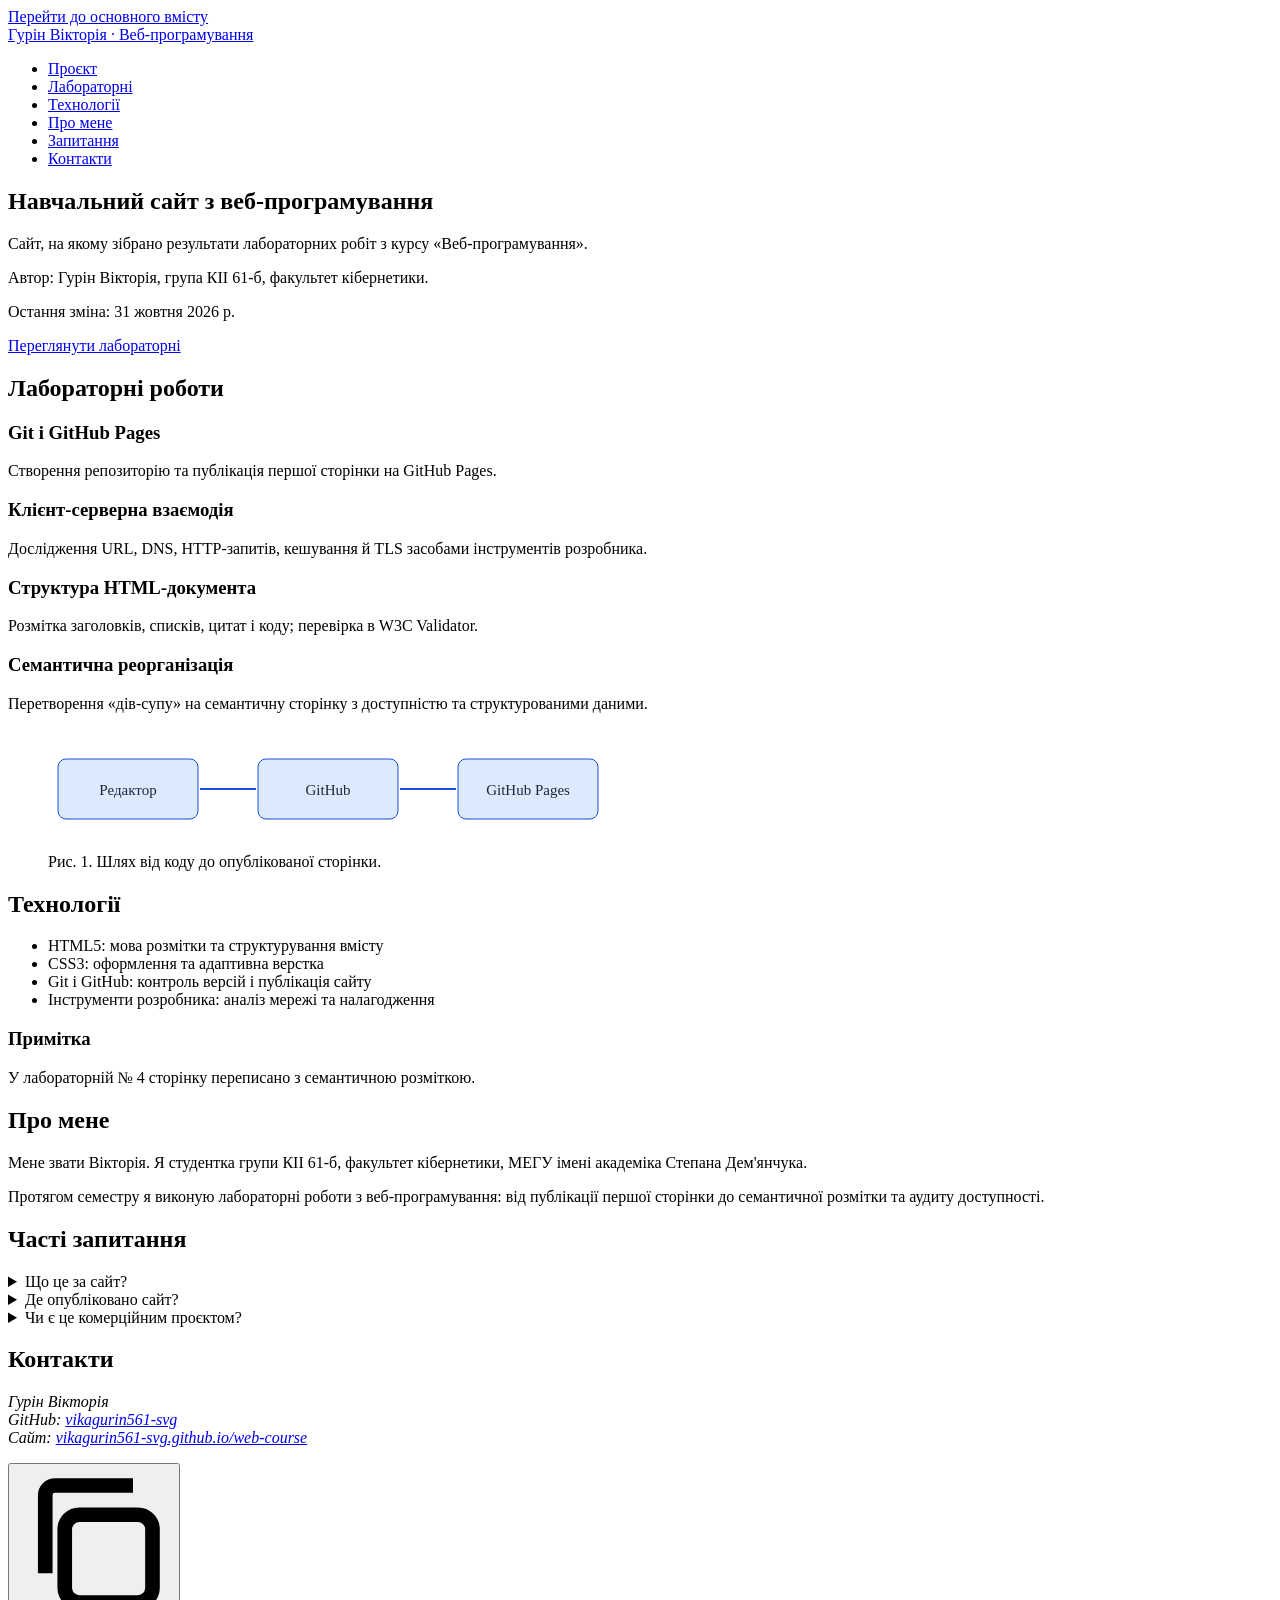
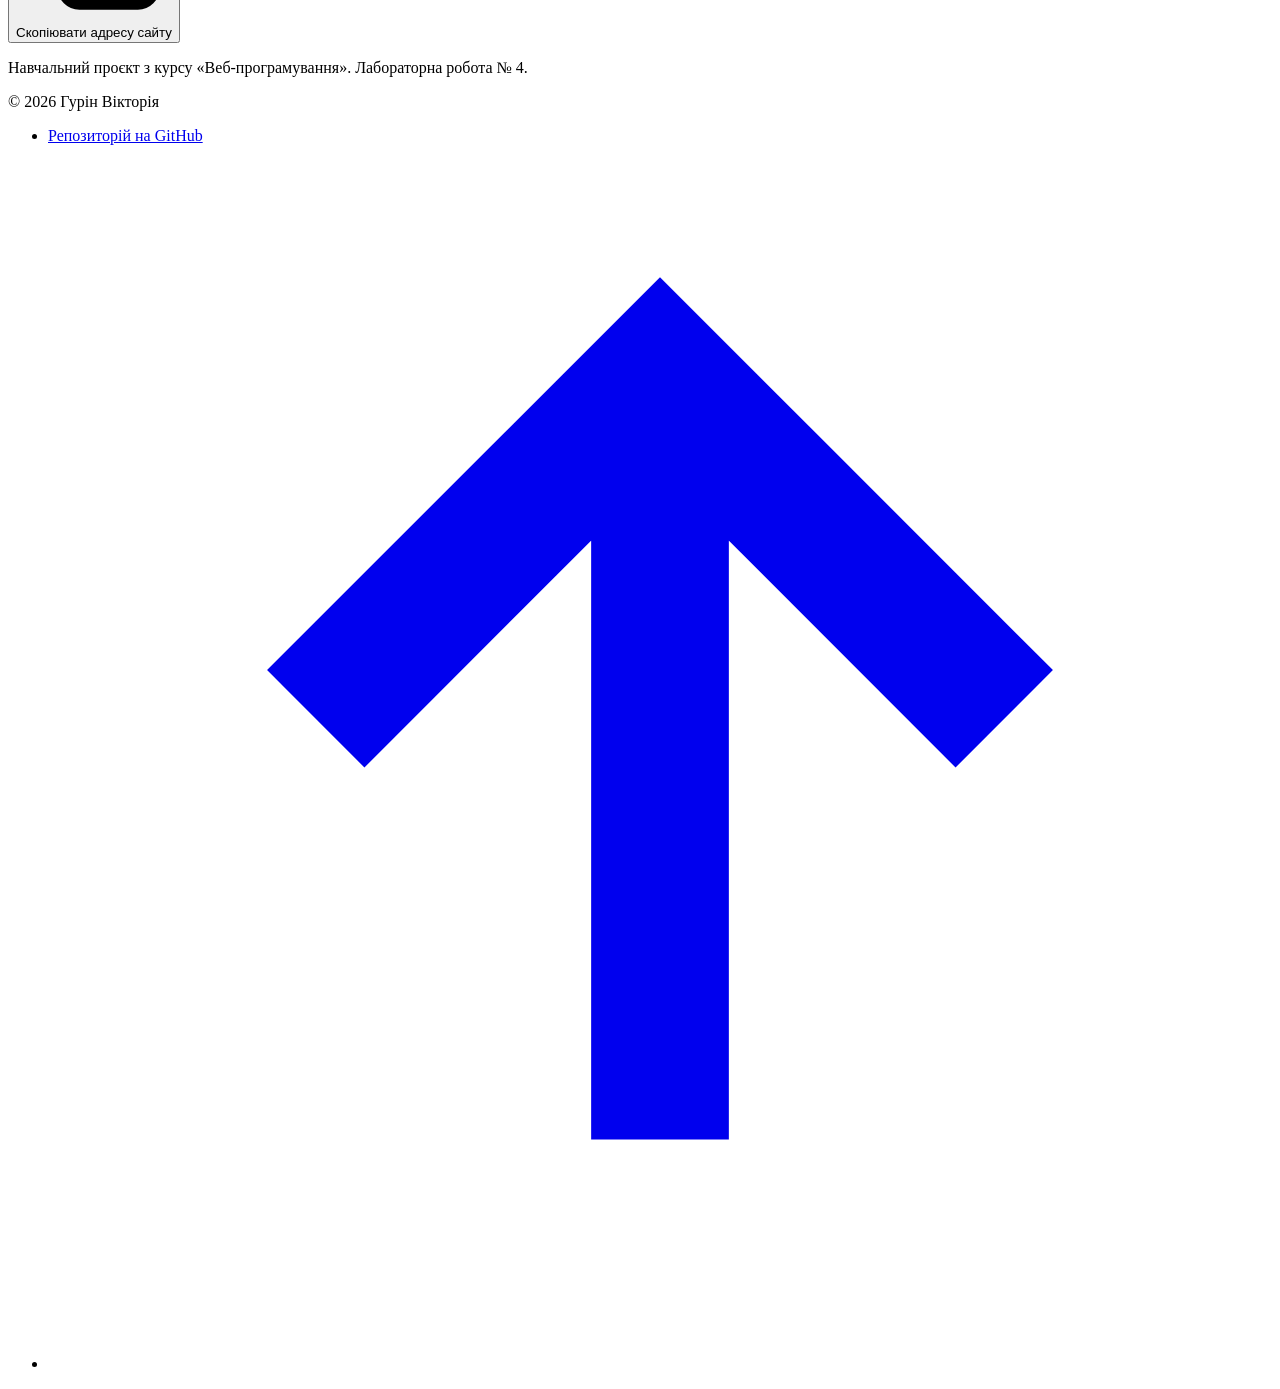
==== lab4/div-soup.html @ 747c74db "Create initial HTML structure for web course site This HTML file serves as a training website for a " ====
<!DOCTYPE html>
<html lang="uk">
<head>
  <meta charset="utf-8">
  <meta name="viewport" content="width=device-width, initial-scale=1">
  <meta name="description" content="Навчальний сайт з курсу «Веб-програмування»: результати лабораторних робіт, технології, контакти та відповіді на часті запитання.">
  <title>[без стилів] Навчальний сайт з веб-програмування — Гурін Вікторія</title>
  <script type="application/ld+json">
  {
    "@context": "https://schema.org",
    "@graph": [
      {
        "@type": "Course",
        "name": "Веб-програмування",
        "description": "Базовий курс клієнтської веб-розробки: HTML, CSS, Git і GitHub Pages, інструменти розробника, семантична розмітка та доступність.",
        "inLanguage": "uk",
        "provider": {
          "@type": "CollegeOrUniversity",
          "name": "МЕГУ імені академіка Степана Дем'янчука",
          "url": "https://www.megu.edu.ua/uk"
        }
      },
      {
        "@type": "FAQPage",
        "mainEntity": [
          {
            "@type": "Question",
            "name": "Що це за сайт?",
            "acceptedAnswer": {
              "@type": "Answer",
              "text": "Навчальний сайт з курсу «Веб-програмування», на якому зібрано результати лабораторних робіт."
            }
          },
          {
            "@type": "Question",
            "name": "Де опубліковано сайт?",
            "acceptedAnswer": {
              "@type": "Answer",
              "text": "Сайт розміщено на GitHub Pages за адресою vikagurin561-svg.github.io/web-course."
            }
          },
          {
            "@type": "Question",
            "name": "Чи є це комерційним проєктом?",
            "acceptedAnswer": {
              "@type": "Answer",
              "text": "Ні, це навчальний проєкт, і він не має комерційного призначення."
            }
          }
        ]
      }
    ]
  }
  </script>
</head>
<body>
  <a class="visually-hidden focusable" href="#main">Перейти до основного вмісту</a>

  <header>
    <div class="wrap">
      <a class="logo" href="#top">Гурін Вікторія · Веб-програмування</a>
      <nav aria-label="Основна навігація">
        <ul>
          <li><a href="#project" aria-current="page">Проєкт</a></li>
          <li><a href="#labs">Лабораторні</a></li>
          <li><a href="#tech">Технології</a></li>
          <li><a href="#about">Про мене</a></li>
          <li><a href="#faq">Запитання</a></li>
          <li><a href="#contacts">Контакти</a></li>
        </ul>
      </nav>
    </div>
  </header>

  <main id="main">
    <div class="wrap" id="top">
      <section id="project" aria-labelledby="project-title">
        <h1 id="project-title">Навчальний сайт з веб-програмування</h1>
        <p class="lead">Сайт, на якому зібрано результати лабораторних робіт з курсу «Веб-програмування».</p>
        <p>Автор: Гурін Вікторія, група КІІ 61-б, факультет кібернетики.</p>
        <p>Остання зміна: <time datetime="2026-10-31">31 жовтня 2026 р.</time></p>
        <p><a class="btn" href="#labs">Переглянути лабораторні</a></p>
      </section>

      <section id="labs" aria-labelledby="labs-title">
        <h2 id="labs-title">Лабораторні роботи</h2>
        <div class="grid">
          <article aria-labelledby="lab1">
            <h3 id="lab1">Git і GitHub Pages</h3>
            <p>Створення репозиторію та публікація першої сторінки на GitHub Pages.</p>
          </article>
          <article aria-labelledby="lab2">
            <h3 id="lab2">Клієнт-серверна взаємодія</h3>
            <p>Дослідження URL, DNS, HTTP-запитів, кешування й TLS засобами інструментів розробника.</p>
          </article>
          <article aria-labelledby="lab3">
            <h3 id="lab3">Структура HTML-документа</h3>
            <p>Розмітка заголовків, списків, цитат і коду; перевірка в W3C Validator.</p>
          </article>
          <article aria-labelledby="lab4">
            <h3 id="lab4">Семантична реорганізація</h3>
            <p>Перетворення «дів-супу» на семантичну сторінку з доступністю та структурованими даними.</p>
          </article>
        </div>
        <figure>
          <svg role="img" aria-labelledby="fig-t fig-d" width="560" height="120" viewBox="0 0 560 120" xmlns="http://www.w3.org/2000/svg">
            <title id="fig-t">Шлях від коду до опублікованої сторінки</title>
            <desc id="fig-d">Код із редактора потрапляє до репозиторію GitHub, а звідти публікується на GitHub Pages.</desc>
            <rect x="10" y="30" width="140" height="60" rx="8" fill="#dbeafe" stroke="#1d4ed8"/>
            <text x="80" y="66" text-anchor="middle" font-size="15" fill="#1f2933">Редактор</text>
            <rect x="210" y="30" width="140" height="60" rx="8" fill="#dbeafe" stroke="#1d4ed8"/>
            <text x="280" y="66" text-anchor="middle" font-size="15" fill="#1f2933">GitHub</text>
            <rect x="410" y="30" width="140" height="60" rx="8" fill="#dbeafe" stroke="#1d4ed8"/>
            <text x="480" y="66" text-anchor="middle" font-size="15" fill="#1f2933">GitHub Pages</text>
            <path d="M152 60 H208 M352 60 H408" stroke="#1d4ed8" stroke-width="2"/>
          </svg>
          <figcaption>Рис. 1. Шлях від коду до опублікованої сторінки.</figcaption>
        </figure>
      </section>

      <section id="tech" aria-labelledby="tech-title">
        <h2 id="tech-title">Технології</h2>
        <ul class="tech">
          <li>HTML5: мова розмітки та структурування вмісту</li>
          <li>CSS3: оформлення та адаптивна верстка</li>
          <li>Git і GitHub: контроль версій і публікація сайту</li>
          <li>Інструменти розробника: аналіз мережі та налагодження</li>
        </ul>
        <aside aria-labelledby="note-title">
          <h3 id="note-title">Примітка</h3>
          <p>У лабораторній № 4 сторінку переписано з семантичною розміткою.</p>
        </aside>
      </section>

      <section id="about" aria-labelledby="about-title">
        <h2 id="about-title">Про мене</h2>
        <p>Мене звати Вікторія. Я студентка групи КІІ 61-б, факультет кібернетики, МЕГУ імені академіка Степана Дем'янчука.</p>
        <p>Протягом семестру я виконую лабораторні роботи з веб-програмування: від публікації першої сторінки до семантичної розмітки та аудиту доступності.</p>
      </section>

      <section id="faq" aria-labelledby="faq-title">
        <h2 id="faq-title">Часті запитання</h2>
        <details>
          <summary>Що це за сайт?</summary>
          <p>Навчальний сайт з курсу «Веб-програмування», на якому зібрано результати лабораторних робіт.</p>
        </details>
        <details>
          <summary>Де опубліковано сайт?</summary>
          <p>Сайт розміщено на GitHub Pages за адресою vikagurin561-svg.github.io/web-course.</p>
        </details>
        <details>
          <summary>Чи є це комерційним проєктом?</summary>
          <p>Ні, це навчальний проєкт, і він не має комерційного призначення.</p>
        </details>
      </section>

      <section id="contacts" aria-labelledby="contacts-title">
        <h2 id="contacts-title">Контакти</h2>
        <address>
          Гурін Вікторія<br>
          GitHub: <a href="https://github.com/vikagurin561-svg">vikagurin561-svg</a><br>
          Сайт: <a href="https://vikagurin561-svg.github.io/web-course/">vikagurin561-svg.github.io/web-course</a>
        </address>
        <p>
          <button type="button" class="btn alt" id="copy-btn" aria-describedby="copy-status">
            <svg class="icon" aria-hidden="true" viewBox="0 0 16 16"><rect x="5" y="5" width="9" height="9" rx="1.5" fill="none" stroke="currentColor" stroke-width="1.5"/><path d="M3 11V3a1 1 0 0 1 1-1h8" fill="none" stroke="currentColor" stroke-width="1.5"/></svg>Скопіювати адресу сайту
          </button>
          <span id="copy-status" class="visually-hidden" role="status"></span>
        </p>
      </section>
    </div>
  </main>

  <footer>
    <div class="wrap">
      <p>Навчальний проєкт з курсу «Веб-програмування». Лабораторна робота № 4.</p>
      <p>© 2026 Гурін Вікторія</p>
      <nav aria-label="Службові посилання">
        <ul>
          <li><a href="https://github.com/vikagurin561-svg/web-course">Репозиторій на GitHub</a></li>
          <li>
            <a class="icon-btn" href="#top" aria-label="На початок сторінки">
              <svg class="icon" aria-hidden="true" viewBox="0 0 16 16"><path d="M8 13V3M3.5 7.5 8 3l4.5 4.5" fill="none" stroke="currentColor" stroke-width="1.8"/></svg>
            </a>
          </li>
        </ul>
      </nav>
    </div>
  </footer>

  <script>
    (function () {
      var btn = document.getElementById('copy-btn');
      var status = document.getElementById('copy-status');
      btn.addEventListener('click', function () {
        var url = 'https://vikagurin561-svg.github.io/web-course/';
        var done = function (msg) { status.textContent = msg; };
        if (navigator.clipboard && navigator.clipboard.writeText) {
          navigator.clipboard.writeText(url).then(function () { done('Адресу сайту скопійовано'); }, function () { done('Не вдалося скопіювати'); });
        } else { done('Копіювання недоступне'); }
      });
    })();
  </script>
</body>
</html>
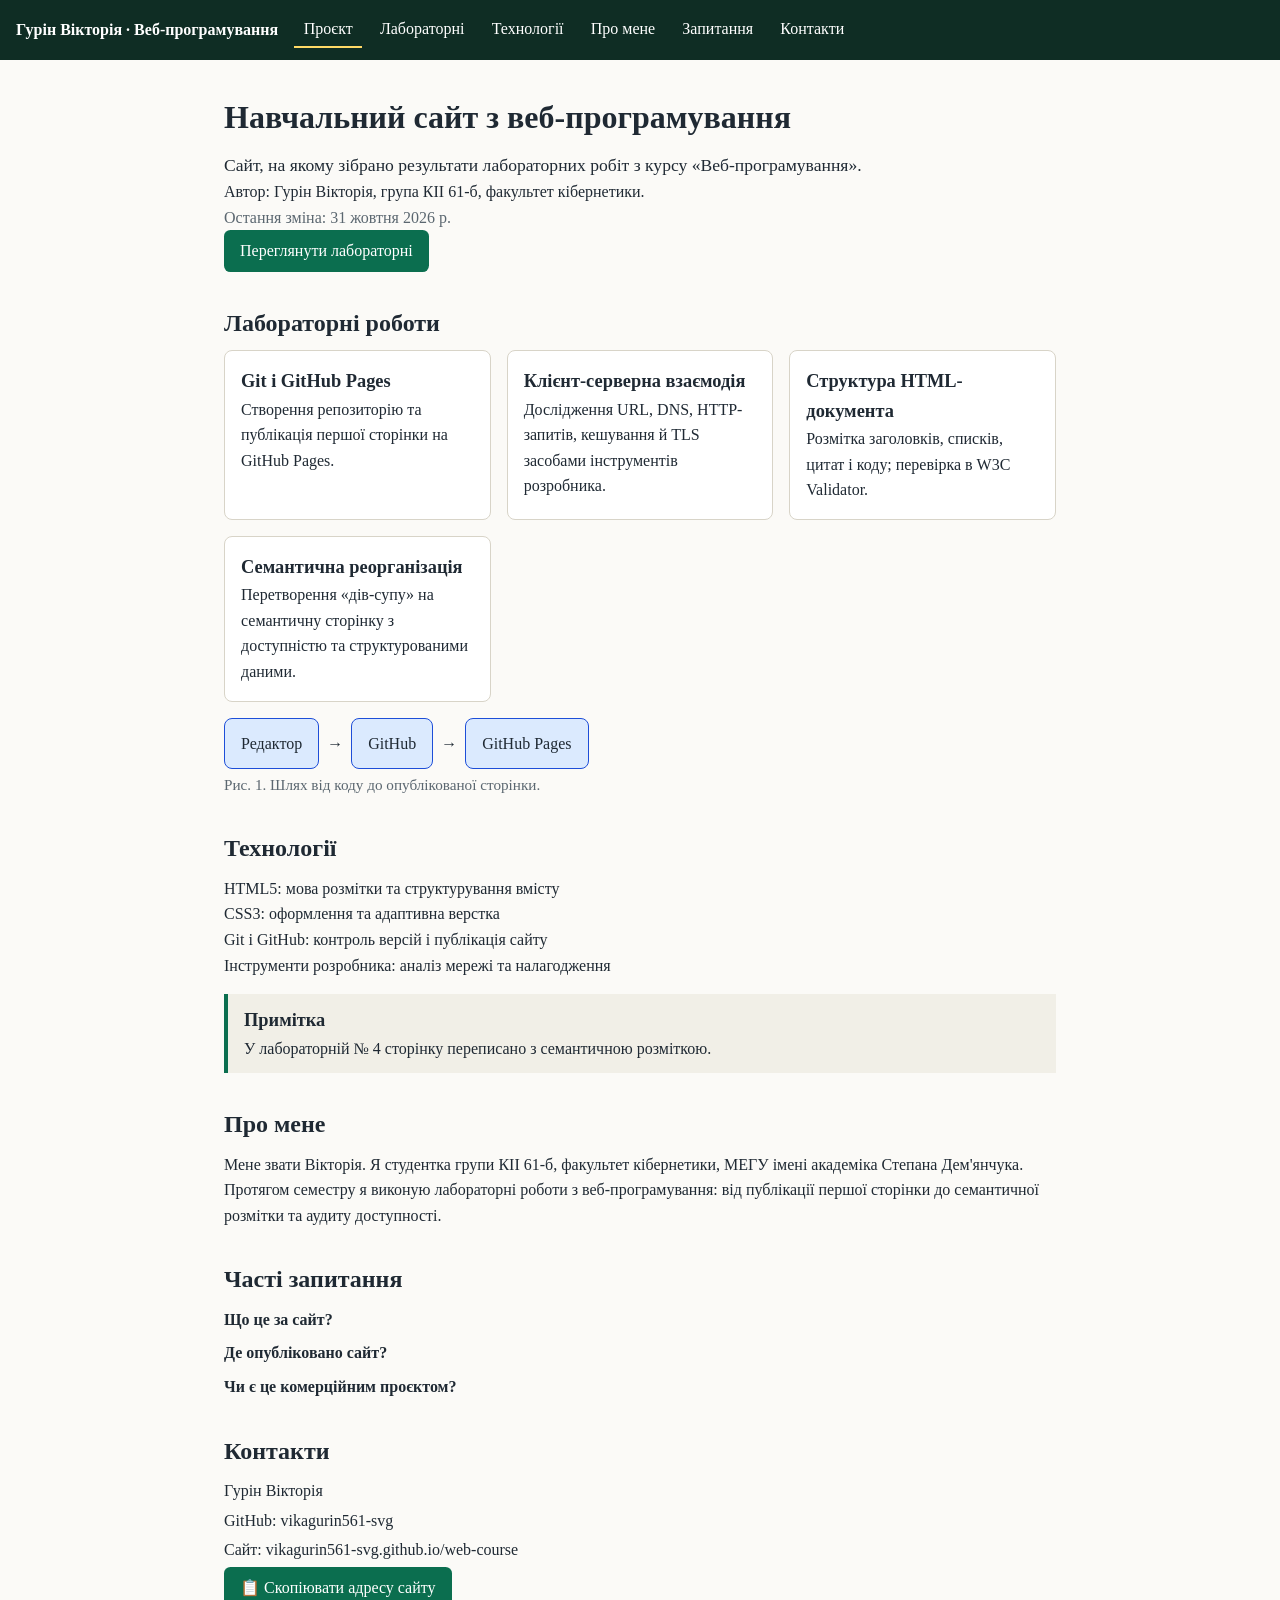
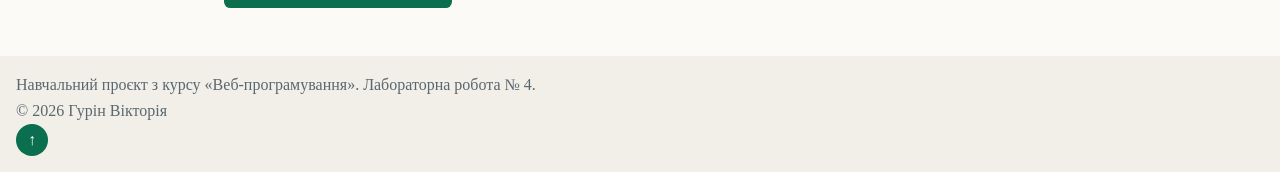
==== commit b85a499c: "Create div-soup.html" ====
--- a/lab4/div-soup.html
+++ b/lab4/div-soup.html
@@ -1,205 +1,133 @@
 <!DOCTYPE html>
 <html lang="uk">
 <head>
-  <meta charset="utf-8">
-  <meta name="viewport" content="width=device-width, initial-scale=1">
-  <meta name="description" content="Навчальний сайт з курсу «Веб-програмування»: результати лабораторних робіт, технології, контакти та відповіді на часті запитання.">
-  <title>[без стилів] Навчальний сайт з веб-програмування — Гурін Вікторія</title>
-  <script type="application/ld+json">
-  {
-    "@context": "https://schema.org",
-    "@graph": [
-      {
-        "@type": "Course",
-        "name": "Веб-програмування",
-        "description": "Базовий курс клієнтської веб-розробки: HTML, CSS, Git і GitHub Pages, інструменти розробника, семантична розмітка та доступність.",
-        "inLanguage": "uk",
-        "provider": {
-          "@type": "CollegeOrUniversity",
-          "name": "МЕГУ імені академіка Степана Дем'янчука",
-          "url": "https://www.megu.edu.ua/uk"
-        }
-      },
-      {
-        "@type": "FAQPage",
-        "mainEntity": [
-          {
-            "@type": "Question",
-            "name": "Що це за сайт?",
-            "acceptedAnswer": {
-              "@type": "Answer",
-              "text": "Навчальний сайт з курсу «Веб-програмування», на якому зібрано результати лабораторних робіт."
-            }
-          },
-          {
-            "@type": "Question",
-            "name": "Де опубліковано сайт?",
-            "acceptedAnswer": {
-              "@type": "Answer",
-              "text": "Сайт розміщено на GitHub Pages за адресою vikagurin561-svg.github.io/web-course."
-            }
-          },
-          {
-            "@type": "Question",
-            "name": "Чи є це комерційним проєктом?",
-            "acceptedAnswer": {
-              "@type": "Answer",
-              "text": "Ні, це навчальний проєкт, і він не має комерційного призначення."
-            }
-          }
-        ]
-      }
-    ]
-  }
-  </script>
+<meta charset="utf-8">
+<meta name="viewport" content="width=device-width, initial-scale=1">
+<title>Навчальний сайт з веб-програмування (вихідна версія)</title>
+<style>
+body { margin: 0; font-family: Georgia, "Times New Roman", serif; color: #1f2933; background: #fbfaf7; line-height: 1.6; }
+.top { display: flex; flex-wrap: wrap; gap: 1rem; align-items: center; padding: .75rem 1rem; background: #0f2d24; color: #fff; }
+.logo { font-weight: 700; }
+.menu { display: flex; flex-wrap: wrap; gap: .5rem; }
+.menu-item { padding: .25rem .6rem; cursor: pointer; }
+.menu-item.active { border-bottom: 2px solid #ffd966; }
+.content { max-width: 52rem; margin: 0 auto; padding: 1rem; }
+.big-title { font-size: 2rem; font-weight: 700; margin: 1rem 0 .5rem; }
+.lead { font-size: 1.1rem; }
+.meta { color: #5b6770; }
+.section-title { font-size: 1.5rem; font-weight: 700; margin: 2rem 0 .5rem; }
+.grid { display: grid; grid-template-columns: repeat(auto-fit, minmax(14rem, 1fr)); gap: 1rem; }
+.post { padding: 1rem; background: #fff; border: 1px solid #d8d4c8; border-radius: .5rem; }
+.post-title { font-size: 1.15rem; font-weight: 700; }
+.btn { display: inline-block; padding: .5rem 1rem; color: #fff; background: #0b6e4f; border-radius: .4rem; cursor: pointer; }
+.diagram { display: flex; flex-wrap: wrap; gap: .5rem; align-items: center; margin: 1rem 0 .25rem; }
+.box { padding: .75rem 1rem; background: #dbeafe; border: 1px solid #1d4ed8; border-radius: .5rem; }
+.caption { color: #5b6770; font-size: .95rem; }
+.note { margin-top: 1rem; padding: .75rem 1rem; background: #f1efe7; border-left: 4px solid #0b6e4f; }
+.faq-q { margin-top: .5rem; font-weight: 700; cursor: pointer; }
+.faq-a { display: none; margin-left: 1rem; }
+.faq-a.open { display: block; }
+.contact { margin: .25rem 0; }
+.footer { padding: 1rem; margin-top: 2rem; background: #f1efe7; color: #5b6770; }
+.up { display: inline-block; width: 2rem; height: 2rem; line-height: 2rem; text-align: center; background: #0b6e4f; color: #fff; border-radius: 50%; cursor: pointer; }
+</style>
 </head>
 <body>
-  <a class="visually-hidden focusable" href="#main">Перейти до основного вмісту</a>
+<div class="top" id="top">
+  <div class="logo">Гурін Вікторія · Веб-програмування</div>
+  <div class="menu">
+    <div class="menu-item active" onclick="location='#project'">Проєкт</div>
+    <div class="menu-item" onclick="location='#labs'">Лабораторні</div>
+    <div class="menu-item" onclick="location='#tech'">Технології</div>
+    <div class="menu-item" onclick="location='#about'">Про мене</div>
+    <div class="menu-item" onclick="location='#faq'">Запитання</div>
+    <div class="menu-item" onclick="location='#contacts'">Контакти</div>
+  </div>
+</div>
 
-  <header>
-    <div class="wrap">
-      <a class="logo" href="#top">Гурін Вікторія · Веб-програмування</a>
-      <nav aria-label="Основна навігація">
-        <ul>
-          <li><a href="#project" aria-current="page">Проєкт</a></li>
-          <li><a href="#labs">Лабораторні</a></li>
-          <li><a href="#tech">Технології</a></li>
-          <li><a href="#about">Про мене</a></li>
-          <li><a href="#faq">Запитання</a></li>
-          <li><a href="#contacts">Контакти</a></li>
-        </ul>
-      </nav>
+<div class="content">
+  <div id="project">
+    <div class="big-title">Навчальний сайт з веб-програмування</div>
+    <div class="lead">Сайт, на якому зібрано результати лабораторних робіт з курсу «Веб-програмування».</div>
+    <div>Автор: Гурін Вікторія, група КІІ 61-б, факультет кібернетики.</div>
+    <div class="meta">Остання зміна: <span>31 жовтня 2026 р.</span></div>
+    <div class="btn" onclick="location='#labs'">Переглянути лабораторні</div>
+  </div>
+
+  <div id="labs">
+    <div class="section-title">Лабораторні роботи</div>
+    <div class="grid">
+      <div class="post">
+        <div class="post-title">Git і GitHub Pages</div>
+        <div class="post-text">Створення репозиторію та публікація першої сторінки на GitHub Pages.</div>
+      </div>
+      <div class="post">
+        <div class="post-title">Клієнт-серверна взаємодія</div>
+        <div class="post-text">Дослідження URL, DNS, HTTP-запитів, кешування й TLS засобами інструментів розробника.</div>
+      </div>
+      <div class="post">
+        <div class="post-title">Структура HTML-документа</div>
+        <div class="post-text">Розмітка заголовків, списків, цитат і коду; перевірка в W3C Validator.</div>
+      </div>
+      <div class="post">
+        <div class="post-title">Семантична реорганізація</div>
+        <div class="post-text">Перетворення «дів-супу» на семантичну сторінку з доступністю та структурованими даними.</div>
+      </div>
     </div>
-  </header>
+    <div class="diagram">
+      <span class="box">Редактор</span><span>→</span><span class="box">GitHub</span><span>→</span><span class="box">GitHub Pages</span>
+    </div>
+    <div class="caption">Рис. 1. Шлях від коду до опублікованої сторінки.</div>
+  </div>
 
-  <main id="main">
-    <div class="wrap" id="top">
-      <section id="project" aria-labelledby="project-title">
-        <h1 id="project-title">Навчальний сайт з веб-програмування</h1>
-        <p class="lead">Сайт, на якому зібрано результати лабораторних робіт з курсу «Веб-програмування».</p>
-        <p>Автор: Гурін Вікторія, група КІІ 61-б, факультет кібернетики.</p>
-        <p>Остання зміна: <time datetime="2026-10-31">31 жовтня 2026 р.</time></p>
-        <p><a class="btn" href="#labs">Переглянути лабораторні</a></p>
-      </section>
+  <div id="tech">
+    <div class="section-title">Технології</div>
+    <div>HTML5: мова розмітки та структурування вмісту</div>
+    <div>CSS3: оформлення та адаптивна верстка</div>
+    <div>Git і GitHub: контроль версій і публікація сайту</div>
+    <div>Інструменти розробника: аналіз мережі та налагодження</div>
+    <div class="note">
+      <div class="post-title">Примітка</div>
+      <div>У лабораторній № 4 сторінку переписано з семантичною розміткою.</div>
+    </div>
+  </div>
 
-      <section id="labs" aria-labelledby="labs-title">
-        <h2 id="labs-title">Лабораторні роботи</h2>
-        <div class="grid">
-          <article aria-labelledby="lab1">
-            <h3 id="lab1">Git і GitHub Pages</h3>
-            <p>Створення репозиторію та публікація першої сторінки на GitHub Pages.</p>
-          </article>
-          <article aria-labelledby="lab2">
-            <h3 id="lab2">Клієнт-серверна взаємодія</h3>
-            <p>Дослідження URL, DNS, HTTP-запитів, кешування й TLS засобами інструментів розробника.</p>
-          </article>
-          <article aria-labelledby="lab3">
-            <h3 id="lab3">Структура HTML-документа</h3>
-            <p>Розмітка заголовків, списків, цитат і коду; перевірка в W3C Validator.</p>
-          </article>
-          <article aria-labelledby="lab4">
-            <h3 id="lab4">Семантична реорганізація</h3>
-            <p>Перетворення «дів-супу» на семантичну сторінку з доступністю та структурованими даними.</p>
-          </article>
-        </div>
-        <figure>
-          <svg role="img" aria-labelledby="fig-t fig-d" width="560" height="120" viewBox="0 0 560 120" xmlns="http://www.w3.org/2000/svg">
-            <title id="fig-t">Шлях від коду до опублікованої сторінки</title>
-            <desc id="fig-d">Код із редактора потрапляє до репозиторію GitHub, а звідти публікується на GitHub Pages.</desc>
-            <rect x="10" y="30" width="140" height="60" rx="8" fill="#dbeafe" stroke="#1d4ed8"/>
-            <text x="80" y="66" text-anchor="middle" font-size="15" fill="#1f2933">Редактор</text>
-            <rect x="210" y="30" width="140" height="60" rx="8" fill="#dbeafe" stroke="#1d4ed8"/>
-            <text x="280" y="66" text-anchor="middle" font-size="15" fill="#1f2933">GitHub</text>
-            <rect x="410" y="30" width="140" height="60" rx="8" fill="#dbeafe" stroke="#1d4ed8"/>
-            <text x="480" y="66" text-anchor="middle" font-size="15" fill="#1f2933">GitHub Pages</text>
-            <path d="M152 60 H208 M352 60 H408" stroke="#1d4ed8" stroke-width="2"/>
-          </svg>
-          <figcaption>Рис. 1. Шлях від коду до опублікованої сторінки.</figcaption>
-        </figure>
-      </section>
+  <div id="about">
+    <div class="section-title">Про мене</div>
+    <div>Мене звати Вікторія. Я студентка групи КІІ 61-б, факультет кібернетики, МЕГУ імені академіка Степана Дем'янчука.</div>
+    <div>Протягом семестру я виконую лабораторні роботи з веб-програмування: від публікації першої сторінки до семантичної розмітки та аудиту доступності.</div>
+  </div>
 
-      <section id="tech" aria-labelledby="tech-title">
-        <h2 id="tech-title">Технології</h2>
-        <ul class="tech">
-          <li>HTML5: мова розмітки та структурування вмісту</li>
-          <li>CSS3: оформлення та адаптивна верстка</li>
-          <li>Git і GitHub: контроль версій і публікація сайту</li>
-          <li>Інструменти розробника: аналіз мережі та налагодження</li>
-        </ul>
-        <aside aria-labelledby="note-title">
-          <h3 id="note-title">Примітка</h3>
-          <p>У лабораторній № 4 сторінку переписано з семантичною розміткою.</p>
-        </aside>
-      </section>
+  <div id="faq">
+    <div class="section-title">Часті запитання</div>
+    <div class="faq-q" onclick="toggle(this)">Що це за сайт?</div>
+    <div class="faq-a">Навчальний сайт з курсу «Веб-програмування», на якому зібрано результати лабораторних робіт.</div>
+    <div class="faq-q" onclick="toggle(this)">Де опубліковано сайт?</div>
+    <div class="faq-a">Сайт розміщено на GitHub Pages за адресою vikagurin561-svg.github.io/web-course.</div>
+    <div class="faq-q" onclick="toggle(this)">Чи є це комерційним проєктом?</div>
+    <div class="faq-a">Ні, це навчальний проєкт, і він не має комерційного призначення.</div>
+  </div>
 
-      <section id="about" aria-labelledby="about-title">
-        <h2 id="about-title">Про мене</h2>
-        <p>Мене звати Вікторія. Я студентка групи КІІ 61-б, факультет кібернетики, МЕГУ імені академіка Степана Дем'янчука.</p>
-        <p>Протягом семестру я виконую лабораторні роботи з веб-програмування: від публікації першої сторінки до семантичної розмітки та аудиту доступності.</p>
-      </section>
+  <div id="contacts">
+    <div class="section-title">Контакти</div>
+    <div class="contact">Гурін Вікторія</div>
+    <div class="contact">GitHub: vikagurin561-svg</div>
+    <div class="contact">Сайт: vikagurin561-svg.github.io/web-course</div>
+    <div class="btn" onclick="copyUrl()"><span>📋</span> Скопіювати адресу сайту</div>
+  </div>
+</div>
 
-      <section id="faq" aria-labelledby="faq-title">
-        <h2 id="faq-title">Часті запитання</h2>
-        <details>
-          <summary>Що це за сайт?</summary>
-          <p>Навчальний сайт з курсу «Веб-програмування», на якому зібрано результати лабораторних робіт.</p>
-        </details>
-        <details>
-          <summary>Де опубліковано сайт?</summary>
-          <p>Сайт розміщено на GitHub Pages за адресою vikagurin561-svg.github.io/web-course.</p>
-        </details>
-        <details>
-          <summary>Чи є це комерційним проєктом?</summary>
-          <p>Ні, це навчальний проєкт, і він не має комерційного призначення.</p>
-        </details>
-      </section>
+<div class="footer">
+  <div>Навчальний проєкт з курсу «Веб-програмування». Лабораторна робота № 4.</div>
+  <div>© 2026 Гурін Вікторія</div>
+  <div class="up" onclick="window.scrollTo(0, 0)">↑</div>
+</div>
 
-      <section id="contacts" aria-labelledby="contacts-title">
-        <h2 id="contacts-title">Контакти</h2>
-        <address>
-          Гурін Вікторія<br>
-          GitHub: <a href="https://github.com/vikagurin561-svg">vikagurin561-svg</a><br>
-          Сайт: <a href="https://vikagurin561-svg.github.io/web-course/">vikagurin561-svg.github.io/web-course</a>
-        </address>
-        <p>
-          <button type="button" class="btn alt" id="copy-btn" aria-describedby="copy-status">
-            <svg class="icon" aria-hidden="true" viewBox="0 0 16 16"><rect x="5" y="5" width="9" height="9" rx="1.5" fill="none" stroke="currentColor" stroke-width="1.5"/><path d="M3 11V3a1 1 0 0 1 1-1h8" fill="none" stroke="currentColor" stroke-width="1.5"/></svg>Скопіювати адресу сайту
-          </button>
-          <span id="copy-status" class="visually-hidden" role="status"></span>
-        </p>
-      </section>
-    </div>
-  </main>
-
-  <footer>
-    <div class="wrap">
-      <p>Навчальний проєкт з курсу «Веб-програмування». Лабораторна робота № 4.</p>
-      <p>© 2026 Гурін Вікторія</p>
-      <nav aria-label="Службові посилання">
-        <ul>
-          <li><a href="https://github.com/vikagurin561-svg/web-course">Репозиторій на GitHub</a></li>
-          <li>
-            <a class="icon-btn" href="#top" aria-label="На початок сторінки">
-              <svg class="icon" aria-hidden="true" viewBox="0 0 16 16"><path d="M8 13V3M3.5 7.5 8 3l4.5 4.5" fill="none" stroke="currentColor" stroke-width="1.8"/></svg>
-            </a>
-          </li>
-        </ul>
-      </nav>
-    </div>
-  </footer>
-
-  <script>
-    (function () {
-      var btn = document.getElementById('copy-btn');
-      var status = document.getElementById('copy-status');
-      btn.addEventListener('click', function () {
-        var url = 'https://vikagurin561-svg.github.io/web-course/';
-        var done = function (msg) { status.textContent = msg; };
-        if (navigator.clipboard && navigator.clipboard.writeText) {
-          navigator.clipboard.writeText(url).then(function () { done('Адресу сайту скопійовано'); }, function () { done('Не вдалося скопіювати'); });
-        } else { done('Копіювання недоступне'); }
-      });
-    })();
-  </script>
+<script>
+function toggle(q) { q.nextElementSibling.classList.toggle('open'); }
+function copyUrl() {
+  if (navigator.clipboard) { navigator.clipboard.writeText('https://vikagurin561-svg.github.io/web-course/'); }
+}
+</script>
 </body>
 </html>
